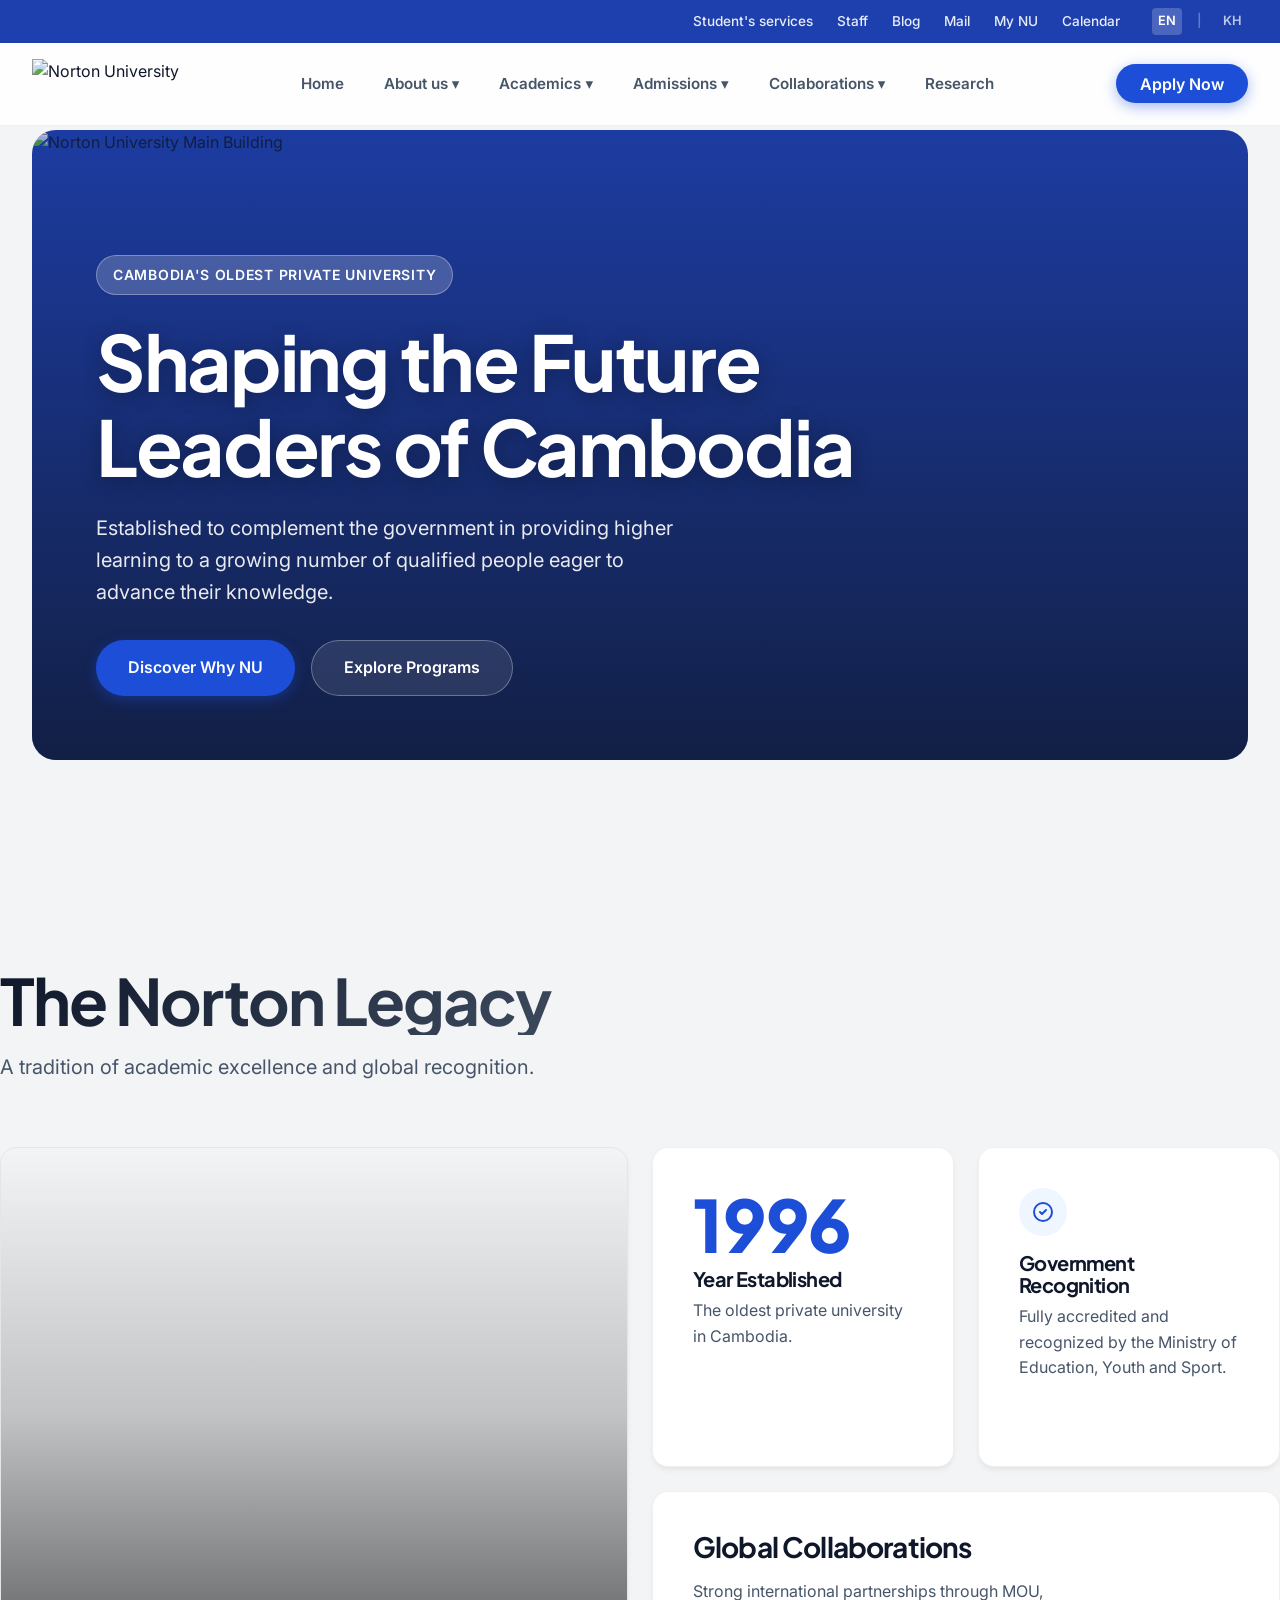
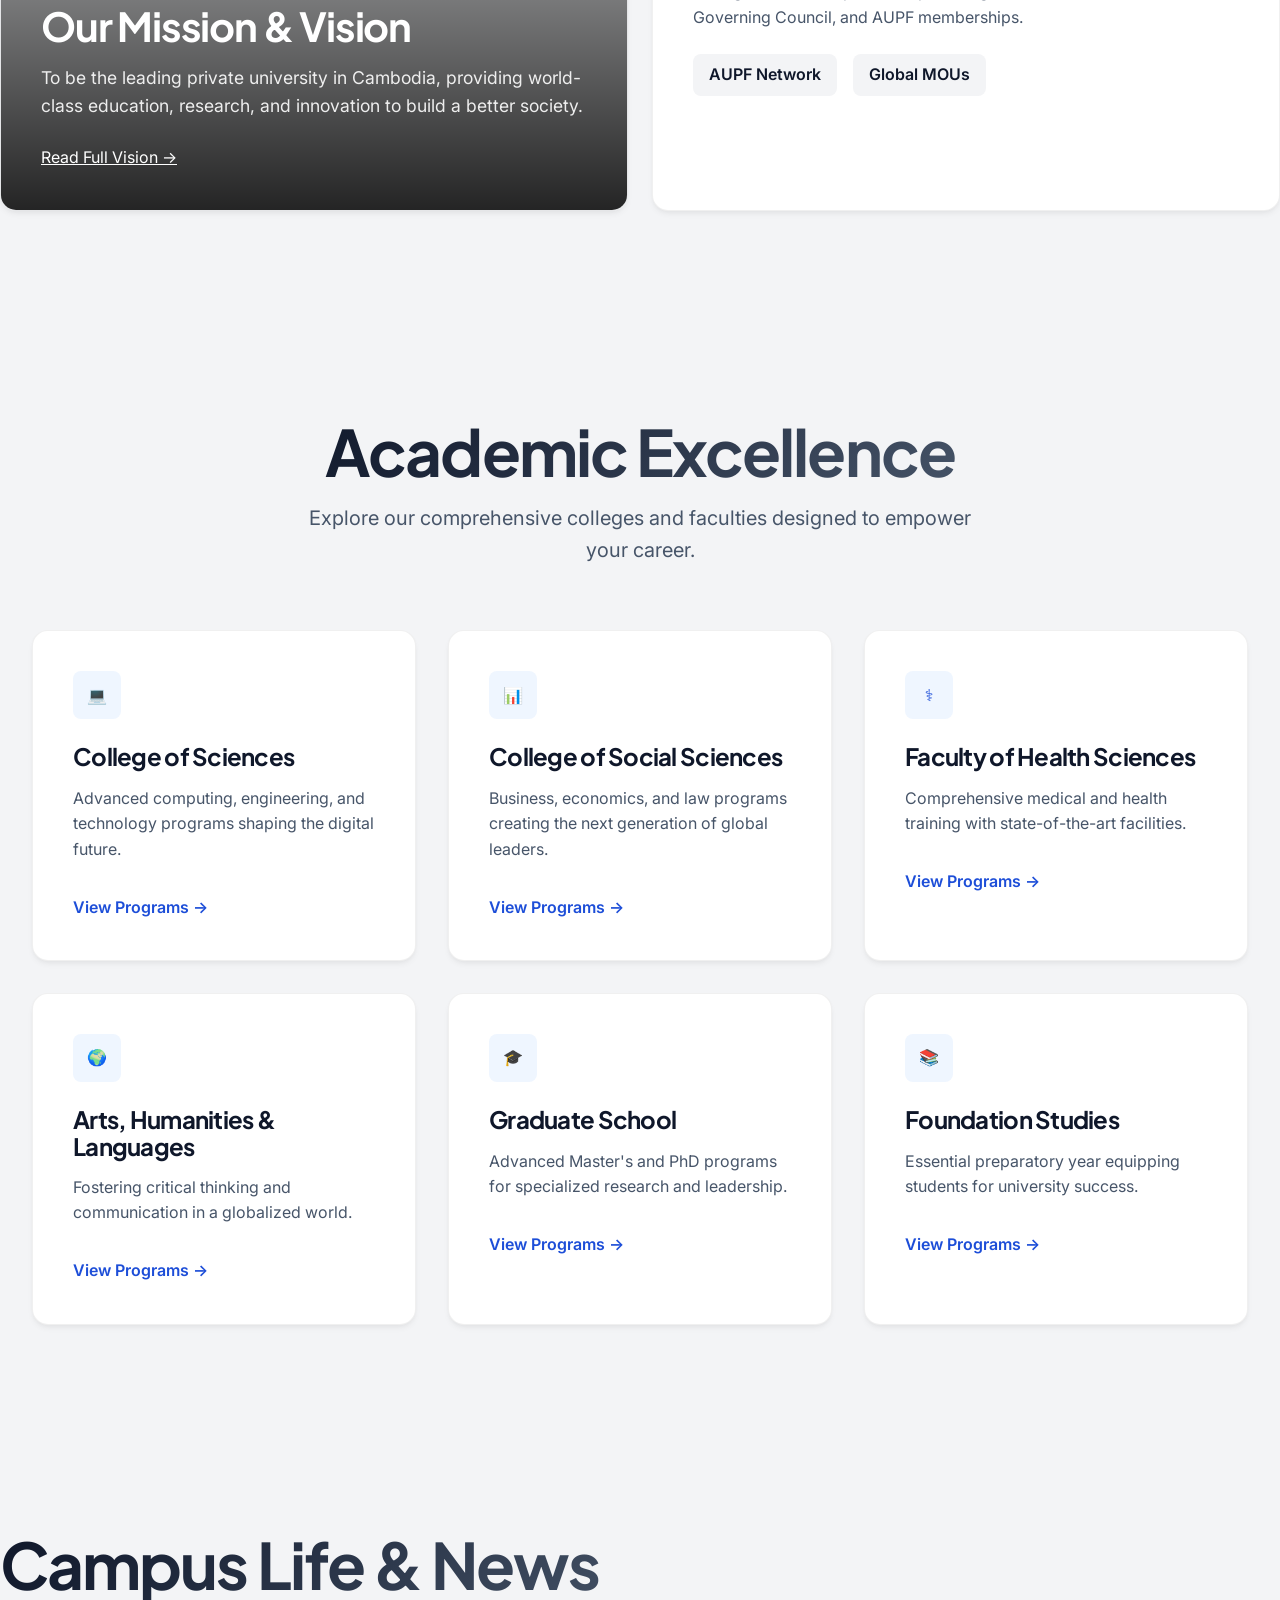
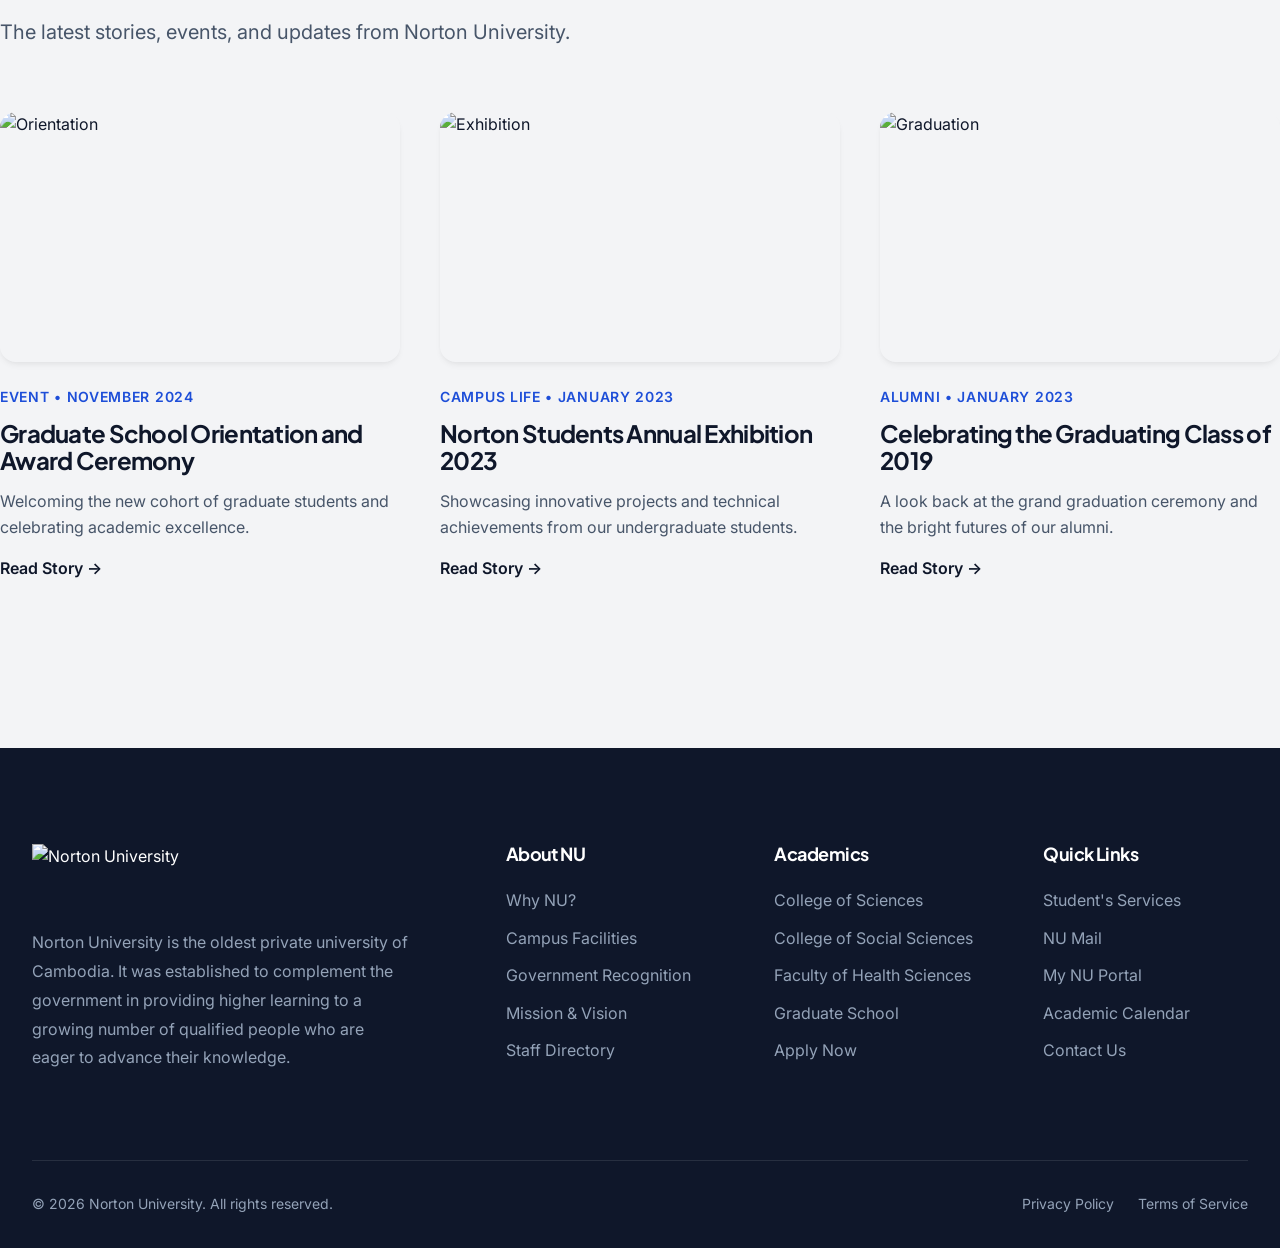
==== public/index.html @ 319127d9 "first commit" ====
<!DOCTYPE html>
<html lang="en">
<head>
    <meta charset="UTF-8">
    <meta name="viewport" content="width=device-width, initial-scale=1.0">
    <title>Norton University | Oldest Private University in Cambodia</title>
    <meta name="description" content="Norton University is the oldest private university of Cambodia. Empowering Future Leaders Since 1996 through technology, engineering, business, and research.">
    <link rel="preconnect" href="https://fonts.googleapis.com">
    <link rel="preconnect" href="https://fonts.gstatic.com" crossorigin>
    <link href="https://fonts.googleapis.com/css2?family=Battambang:wght@400;700&family=Inter:wght@400;500;600&family=Kantumruy+Pro:wght@400;500;600;700&family=Plus+Jakarta+Sans:wght@500;600;700;800&display=swap" rel="stylesheet">
    <link rel="stylesheet" href="css/styles.css">
</head>
<body>

    <!-- Dual-Tier Navigation -->
    <header class="header-wrapper">
        <!-- Top Bar -->
        <div class="top-bar">
            <div class="container" style="display: flex; justify-content: flex-end; align-items: center; gap: 2rem;">
                <ul class="top-bar-links" style="margin-left: auto;">
                    <li><a href="studentlife.html#student-services">Student's services</a></li>
                    <li><a href="studentlife.html#staff">Staff</a></li>
                    <li><a href="studentlife.html#publication">Blog</a></li>
                    <li><a href="studentlife.html#mail">Mail</a></li>
                    <li><a href="studentlife.html#my-nu">My NU</a></li>
                    <li><a href="studentlife.html#calendar">Calendar</a></li>
                </ul>
                <div class="lang-switcher" onclick="alert('Language switching functionality will be connected to your backend translation system.')">
                    <span class="active">EN</span>
                    <span style="color: rgba(255,255,255,0.3);">|</span>
                    <span>KH</span>
                </div>
            </div>
        </div>

        <!-- Main Nav -->
        <nav class="main-nav">
            <div class="container" style="display: flex; justify-content: space-between; align-items: center; flex-wrap: wrap;">
                <div class="nav-logo">
                    <a href="index.html">
                        <img src="https://www.norton-u.com/images/logo-banner-blue.png" alt="Norton University">
                    </a>
                </div>
                
                <button class="mobile-toggle" aria-label="Toggle Menu">
                    <svg xmlns="http://www.w3.org/2000/svg" fill="none" viewBox="0 0 24 24" stroke="currentColor">
                        <path stroke-linecap="round" stroke-linejoin="round" stroke-width="2" d="M4 6h16M4 12h16M4 18h16" />
                    </svg>
                </button>

                <ul class="nav-menu">
                    <li><a href="index.html" class="nav-item">Home</a></li>
                    
                    <li class="nav-item has-dropdown">
                        <a href="about.html">About us ▾</a>
                        <div class="dropdown-menu">
                            <a href="about.html#why-nu">Why NU?</a>
                            <a href="about.html#campus">Campus</a>
                            <a href="about.html#library-facility">Library and Facility</a>
                            <a href="about.html#government-recognition">Government Recognition</a>
                            <a href="about.html#mission-vision">Mission Vision and Goal</a>
                            <a href="about.html#rector-message">Message Of Vice Rector</a>
                        </div>
                    </li>

                    <li class="nav-item has-dropdown">
                        <a href="academics.html">Academics ▾</a>
                        <div class="dropdown-menu">
                            <a href="academics.html#foundation">Foundation Studies Department</a>
                            <a href="academics.html#cs">College of Sciences</a>
                            <a href="academics.html#social-sciences">College of Social Sciences</a>
                            <a href="academics.html#cahl">College of Arts, Humanities and Languages</a>
                            <a href="academics.html#fhs">Faculty of Health Sciences</a>
                            <a href="academics.html#nugs">Graduate School</a>
                        </div>
                    </li>

                    <li class="nav-item has-dropdown">
                        <a href="admissions.html">Admissions ▾</a>
                        <div class="dropdown-menu">
                            <a href="admissions.html#under-graduate">Under Graduate</a>
                            <a href="admissions.html#admission-graduate">Graduate school</a>
                        </div>
                    </li>

                    <li class="nav-item has-dropdown">
                        <a href="collaborations.html">Collaborations ▾</a>
                        <div class="dropdown-menu">
                            <a href="collaborations.html#mou">MOU</a>
                            <a href="collaborations.html#governing-council">Governing Council</a>
                            <a href="collaborations.html#aupf">AUPF</a>
                        </div>
                    </li>

                    <li><a href="studentlife.html#publication" class="nav-item">Research</a></li>
                </ul>
                
                <button class="btn btn-primary" style="padding: 0.6rem 1.5rem;">Apply Now</button>
            </div>
        </nav>
    </header>

    <!-- Immersive Hero -->
    <section class="hero">
        <div class="hero-inner">
            <div class="hero-bg">
                <img src="https://cdn.norton-u.com/nu/October-2025/norton-university-building1760060296.webp" alt="Norton University Main Building">
            </div>
            <div class="hero-overlay">
                <div class="hero-content">
                    <span class="hero-tag">Cambodia's Oldest Private University</span>
                    <h1 class="hero-title">Shaping the Future Leaders of Cambodia</h1>
                    <p style="font-size: 1.25rem; opacity: 0.9; margin-bottom: 2rem; max-width: 600px;">Established to complement the government in providing higher learning to a growing number of qualified people eager to advance their knowledge.</p>
                    <div style="display: flex; gap: 1rem;">
                        <a href="about.html#why-nu" class="btn btn-primary">Discover Why NU</a>
                        <a href="academics.html" class="btn btn-secondary" style="background: rgba(255,255,255,0.1); color: white; border-color: rgba(255,255,255,0.3); backdrop-filter: blur(10px);">Explore Programs</a>
                    </div>
                </div>
            </div>
        </div>
    </section>

    <!-- Bento Grid: About Us -->
    <section class="section container" id="about">
        <div class="section-header">
            <h2 class="section-title">The Norton Legacy</h2>
            <p class="section-subtitle">A tradition of academic excellence and global recognition.</p>
        </div>

        <div class="bento-grid">
            <!-- Large Image Block -->
            <div class="bento-item bento-large">
                <div class="bento-bg"></div>
                <div style="margin-top: auto; position: relative; z-index: 2;">
                    <h3 style="font-size: 2.5rem; margin-bottom: 1rem;">Our Mission & Vision</h3>
                    <p style="font-size: 1.1rem; opacity: 0.9;">To be the leading private university in Cambodia, providing world-class education, research, and innovation to build a better society.</p>
                    <a href="about.html#mission-vision" style="display: inline-block; margin-top: 1.5rem; color: #fff; text-decoration: underline;">Read Full Vision &rarr;</a>
                </div>
            </div>

            <!-- Stats Block -->
            <div class="bento-item">
                <div class="stat-huge">1996</div>
                <h4 style="font-size: 1.25rem; margin-bottom: 0.5rem;">Year Established</h4>
                <p style="color: var(--text-secondary);">The oldest private university in Cambodia.</p>
            </div>

            <!-- Recognition Block -->
            <div class="bento-item">
                <div style="width: 48px; height: 48px; background: var(--primary-light); border-radius: 50%; display: flex; align-items: center; justify-content: center; margin-bottom: 1rem;">
                    <svg style="width: 24px; color: var(--primary);" fill="none" stroke="currentColor" viewBox="0 0 24 24"><path stroke-linecap="round" stroke-linejoin="round" stroke-width="2" d="M9 12l2 2 4-4m6 2a9 9 0 11-18 0 9 9 0 0118 0z"></path></svg>
                </div>
                <h4 style="font-size: 1.25rem; margin-bottom: 0.5rem;">Government Recognition</h4>
                <p style="color: var(--text-secondary);">Fully accredited and recognized by the Ministry of Education, Youth and Sport.</p>
            </div>

            <!-- Global Block -->
            <div class="bento-item bento-wide">
                <h3 style="font-size: 1.75rem; margin-bottom: 1rem;">Global Collaborations</h3>
                <p style="color: var(--text-secondary); margin-bottom: 1.5rem; max-width: 400px;">Strong international partnerships through MOU, Governing Council, and AUPF memberships.</p>
                <div style="display: flex; gap: 1rem;">
                    <span style="padding: 0.5rem 1rem; background: var(--bg-color); border-radius: 8px; font-weight: 600;">AUPF Network</span>
                    <span style="padding: 0.5rem 1rem; background: var(--bg-color); border-radius: 8px; font-weight: 600;">Global MOUs</span>
                </div>
            </div>
        </div>
    </section>

    <!-- Academics Showcase -->
    <section class="section bg-surface-alt" id="academics-showcase">
        <div class="container">
            <div class="section-header" style="text-align: center; margin: 0 auto 4rem;">
                <h2 class="section-title">Academic Excellence</h2>
                <p class="section-subtitle">Explore our comprehensive colleges and faculties designed to empower your career.</p>
            </div>

            <div class="academic-grid">
                <!-- College 1 -->
                <a href="academics.html#cs" class="academic-card">
                    <div class="academic-icon">💻</div>
                    <h3>College of Sciences</h3>
                    <p>Advanced computing, engineering, and technology programs shaping the digital future.</p>
                    <span style="color: var(--primary); font-weight: 600;">View Programs &rarr;</span>
                </a>
                
                <!-- College 2 -->
                <a href="academics.html#social-sciences" class="academic-card">
                    <div class="academic-icon">📊</div>
                    <h3>College of Social Sciences</h3>
                    <p>Business, economics, and law programs creating the next generation of global leaders.</p>
                    <span style="color: var(--primary); font-weight: 600;">View Programs &rarr;</span>
                </a>

                <!-- College 3 -->
                <a href="academics.html#fhs" class="academic-card">
                    <div class="academic-icon">⚕️</div>
                    <h3>Faculty of Health Sciences</h3>
                    <p>Comprehensive medical and health training with state-of-the-art facilities.</p>
                    <span style="color: var(--primary); font-weight: 600;">View Programs &rarr;</span>
                </a>

                <!-- College 4 -->
                <a href="academics.html#cahl" class="academic-card">
                    <div class="academic-icon">🌍</div>
                    <h3>Arts, Humanities & Languages</h3>
                    <p>Fostering critical thinking and communication in a globalized world.</p>
                    <span style="color: var(--primary); font-weight: 600;">View Programs &rarr;</span>
                </a>

                <!-- College 5 -->
                <a href="academics.html#nugs" class="academic-card">
                    <div class="academic-icon">🎓</div>
                    <h3>Graduate School</h3>
                    <p>Advanced Master's and PhD programs for specialized research and leadership.</p>
                    <span style="color: var(--primary); font-weight: 600;">View Programs &rarr;</span>
                </a>

                <!-- College 6 -->
                <a href="academics.html#foundation" class="academic-card">
                    <div class="academic-icon">📚</div>
                    <h3>Foundation Studies</h3>
                    <p>Essential preparatory year equipping students for university success.</p>
                    <span style="color: var(--primary); font-weight: 600;">View Programs &rarr;</span>
                </a>
            </div>
        </div>
    </section>

    <!-- Latest News Editorial -->
    <section class="section container" id="news">
        <div class="section-header">
            <h2 class="section-title">Campus Life & News</h2>
            <p class="section-subtitle">The latest stories, events, and updates from Norton University.</p>
        </div>

        <div class="editorial-grid">
            <a href="studentlife.html#publication" class="editorial-card">
                <div class="editorial-img-wrapper">
                    <img src="https://cdn.norton-u.com/nu/November-2024/graduate-school-orientation-an1732700664.webp" alt="Orientation">
                </div>
                <div class="editorial-meta">Event • November 2024</div>
                <h3>Graduate School Orientation and Award Ceremony</h3>
                <p style="color: var(--text-secondary); margin-bottom: 1rem;">Welcoming the new cohort of graduate students and celebrating academic excellence.</p>
                <span style="font-weight: 600; color: var(--text-primary);">Read Story &rarr;</span>
            </a>

            <a href="studentlife.html#publication" class="editorial-card">
                <div class="editorial-img-wrapper">
                    <img src="https://cdn.norton-u.com/nu/storage/January-2023/students-exhibition-20231673599423.webp" alt="Exhibition">
                </div>
                <div class="editorial-meta">Campus Life • January 2023</div>
                <h3>Norton Students Annual Exhibition 2023</h3>
                <p style="color: var(--text-secondary); margin-bottom: 1rem;">Showcasing innovative projects and technical achievements from our undergraduate students.</p>
                <span style="font-weight: 600; color: var(--text-primary);">Read Story &rarr;</span>
            </a>

            <a href="studentlife.html#publication" class="editorial-card">
                <div class="editorial-img-wrapper">
                    <img src="https://cdn.norton-u.com/nu/storage/January-2023/norton-graduation-20191673599466.webp" alt="Graduation">
                </div>
                <div class="editorial-meta">Alumni • January 2023</div>
                <h3>Celebrating the Graduating Class of 2019</h3>
                <p style="color: var(--text-secondary); margin-bottom: 1rem;">A look back at the grand graduation ceremony and the bright futures of our alumni.</p>
                <span style="font-weight: 600; color: var(--text-primary);">Read Story &rarr;</span>
            </a>
        </div>
    </section>

    <!-- Mega Footer -->
    <footer class="footer">
        <div class="container">
            <div class="footer-grid">
                <div class="footer-col" style="padding-right: 2rem;">
                    <img src="https://www.norton-u.com/images/logo-banner-white.png" alt="Norton University" style="height: 60px; margin-bottom: 1.5rem; object-fit: contain;">
                    <p style="color: var(--text-tertiary); margin-bottom: 1.5rem; line-height: 1.8;">Norton University is the oldest private university of Cambodia. It was established to complement the government in providing higher learning to a growing number of qualified people who are eager to advance their knowledge.</p>
                </div>
                
                <div class="footer-col">
                    <h4>About NU</h4>
                    <ul>
                        <li><a href="about.html#why-nu">Why NU?</a></li>
                        <li><a href="about.html#campus">Campus Facilities</a></li>
                        <li><a href="about.html#government-recognition">Government Recognition</a></li>
                        <li><a href="about.html#mission-vision">Mission & Vision</a></li>
                        <li><a href="studentlife.html#staff">Staff Directory</a></li>
                    </ul>
                </div>

                <div class="footer-col">
                    <h4>Academics</h4>
                    <ul>
                        <li><a href="academics.html#cs">College of Sciences</a></li>
                        <li><a href="academics.html#social-sciences">College of Social Sciences</a></li>
                        <li><a href="academics.html#fhs">Faculty of Health Sciences</a></li>
                        <li><a href="academics.html#nugs">Graduate School</a></li>
                        <li><a href="admissions.html#under-graduate">Apply Now</a></li>
                    </ul>
                </div>

                <div class="footer-col">
                    <h4>Quick Links</h4>
                    <ul>
                        <li><a href="studentlife.html#student-services">Student's Services</a></li>
                        <li><a href="studentlife.html#mail">NU Mail</a></li>
                        <li><a href="studentlife.html#my-nu">My NU Portal</a></li>
                        <li><a href="studentlife.html#calendar">Academic Calendar</a></li>
                        <li><a href="about.html#contact-us">Contact Us</a></li>
                    </ul>
                </div>
            </div>
            
            <div class="footer-bottom">
                <p>&copy; 2026 Norton University. All rights reserved.</p>
                <div style="display: flex; gap: 1.5rem;">
                    <a href="about.html">Privacy Policy</a>
                    <a href="about.html">Terms of Service</a>
                </div>
            </div>
        </div>
    </footer>

    <script>
        // Mobile Menu Toggle Logic
        const mobileToggle = document.querySelector('.mobile-toggle');
        const navMenu = document.querySelector('.nav-menu');
        const dropdownToggles = document.querySelectorAll('.nav-item.has-dropdown > a');

        mobileToggle.addEventListener('click', () => {
            navMenu.classList.toggle('active');
        });

        // Handle dropdowns on mobile
        dropdownToggles.forEach(toggle => {
            toggle.addEventListener('click', (e) => {
                if (window.innerWidth <= 768) {
                    e.preventDefault();
                    toggle.parentElement.classList.toggle('active');
                }
            });
        });
    </script>
</body>
</html>
---- public/css/styles.css ----
:root {
    /* Authentic Norton Brand Colors (Derived from source) */
    --primary: #1d4ed8; /* blue-700 */
    --primary-dark: #1e40af; /* blue-800 */
    --primary-light: #eff6ff; /* blue-50 */
    --accent: #dc2626; /* red-600 */
    
    /* Surface & Background */
    --bg-color: #f3f4f6; /* gray-100 */
    --surface-color: #ffffff;
    --surface-alt: #f8fafc;
    
    /* Typography Colors */
    --text-primary: #0f172a;
    --text-secondary: #475569;
    --text-tertiary: #94a3b8;

    /* Typography Stack (With Khmer Support) */
    --font-heading: 'Plus Jakarta Sans', 'Kantumruy Pro', system-ui, sans-serif;
    --font-body: 'Inter', 'Battambang', system-ui, sans-serif;

    /* Refined Shadows & Border Radius */
    --radius-sm: 4px;
    --radius-md: 8px;
    --radius-lg: 12px;
    --radius-xl: 16px;
    --radius-2xl: 24px;
    
    --shadow-sm: 0 1px 2px 0 rgba(0, 0, 0, 0.03);
    --shadow-md: 0 4px 6px -1px rgba(0, 0, 0, 0.05), 0 2px 4px -1px rgba(0, 0, 0, 0.03);
    --shadow-lg: 0 10px 15px -3px rgba(0, 0, 0, 0.05), 0 4px 6px -2px rgba(0, 0, 0, 0.03);
    --shadow-xl: 0 20px 25px -5px rgba(0, 0, 0, 0.08), 0 10px 10px -5px rgba(0, 0, 0, 0.04);
    --shadow-glow: 0 0 40px rgba(29, 78, 216, 0.15);

    /* Layout & Spacing */
    --container-width: 1320px;
    --spacing-section: clamp(4rem, 8vw, 8rem);
    --transition: all 0.4s cubic-bezier(0.16, 1, 0.3, 1); /* Elegant snappy transition */
}

/* Base Reset */
*, *::before, *::after {
    box-sizing: border-box;
    margin: 0;
    padding: 0;
}

html {
    scroll-behavior: smooth;
    font-size: 16px;
}

body {
    font-family: var(--font-body);
    background-color: var(--bg-color);
    color: var(--text-primary);
    line-height: 1.6;
    overflow-x: hidden;
}

h1, h2, h3, h4, h5, h6 {
    font-family: var(--font-heading);
    font-weight: 700;
    line-height: 1.1;
    letter-spacing: -0.03em;
    color: var(--text-primary);
}

a {
    color: inherit;
    text-decoration: none;
    transition: var(--transition);
}

img {
    max-width: 100%;
    height: auto;
    display: block;
}

/* Layout Utilities */
.container {
    width: 100%;
    max-width: var(--container-width);
    margin: 0 auto;
    padding: 0 2rem;
}

.section {
    padding: var(--spacing-section) 0;
}

.section-header {
    margin-bottom: 4rem;
    max-width: 700px;
}

.section-title {
    font-size: clamp(2.5rem, 5vw, 4rem);
    margin-bottom: 1rem;
    background: linear-gradient(135deg, var(--text-primary) 0%, var(--text-secondary) 100%);
    -webkit-background-clip: text;
    -webkit-text-fill-color: transparent;
}

.section-subtitle {
    font-size: clamp(1.125rem, 2vw, 1.25rem);
    color: var(--text-secondary);
    font-weight: 400;
}

/* Premium Buttons */
.btn {
    display: inline-flex;
    align-items: center;
    justify-content: center;
    padding: 0.875rem 2rem;
    border-radius: 99px; /* Pill shape for premium feel */
    font-weight: 600;
    font-family: var(--font-body);
    font-size: 1rem;
    transition: var(--transition);
    cursor: pointer;
    border: none;
    gap: 0.5rem;
}

.btn-primary {
    background-color: var(--primary);
    color: #ffffff;
    box-shadow: 0 4px 14px 0 rgba(29, 78, 216, 0.39);
}

.btn-primary:hover {
    background-color: var(--primary-dark);
    transform: translateY(-2px);
    box-shadow: 0 6px 20px rgba(29, 78, 216, 0.23);
}

.btn-secondary {
    background-color: var(--surface-color);
    color: var(--text-primary);
    border: 1px solid rgba(0,0,0,0.1);
}

.btn-secondary:hover {
    background-color: var(--surface-alt);
    border-color: rgba(0,0,0,0.2);
}

/* -----------------------------------------------------
   Navigation System (Dual-Tier)
------------------------------------------------------ */
.header-wrapper {
    position: fixed;
    top: 0;
    left: 0;
    right: 0;
    z-index: 1000;
    transition: var(--transition);
}

.top-bar {
    background-color: var(--primary-dark);
    color: rgba(255,255,255,0.9);
    font-size: 0.85rem;
    padding: 0.5rem 0;
    font-weight: 500;
}

.top-bar .container {
    display: flex;
    justify-content: flex-end;
}

.top-bar-links {
    display: flex;
    gap: 1.5rem;
    list-style: none;
}

.top-bar-links a:hover {
    color: #ffffff;
}

.main-nav {
    background: rgba(255, 255, 255, 0.85);
    backdrop-filter: blur(20px);
    -webkit-backdrop-filter: blur(20px);
    border-bottom: 1px solid rgba(0,0,0,0.05);
    padding: 1rem 0;
    transition: var(--transition);
}

.main-nav .container {
    display: flex;
    justify-content: space-between;
    align-items: center;
}

.nav-logo img {
    height: 50px;
    object-fit: contain;
}

.nav-menu {
    display: flex;
    gap: 2.5rem;
    list-style: none;
    align-items: center;
}

.nav-item {
    font-weight: 600;
    font-size: 0.95rem;
    color: var(--text-secondary);
    position: relative;
    padding: 0.5rem 0;
}

.nav-item::after {
    content: '';
    position: absolute;
    bottom: -2px;
    left: 0;
    width: 0;
    height: 3px;
    background-color: var(--primary);
    border-radius: var(--radius-sm);
    transition: width 0.3s cubic-bezier(0.16, 1, 0.3, 1);
}

.nav-item:hover::after,
.nav-item:focus-within::after,
.nav-item.active::after {
    width: 100%;
}

.nav-item:hover,
.nav-item:focus-within {
    color: var(--primary);
}

.nav-item.has-dropdown {
    display: flex;
    align-items: center;
    gap: 0.25rem;
}

.dropdown-menu {
    position: absolute;
    top: 100%;
    left: 0;
    background: var(--surface-color);
    min-width: 260px;
    border-radius: var(--radius-lg);
    box-shadow: var(--shadow-xl);
    border: 1px solid rgba(0,0,0,0.08);
    opacity: 0;
    visibility: hidden;
    transform: translateY(10px);
    transition: var(--transition);
    padding: 0.5rem;
    display: flex;
    flex-direction: column;
}

.nav-item:hover .dropdown-menu {
    opacity: 1;
    visibility: visible;
    transform: translateY(0);
}

.dropdown-menu a {
    padding: 0.75rem 1rem;
    color: var(--text-secondary);
    border-radius: var(--radius-sm);
    font-size: 0.9rem;
    font-weight: 500;
}

.dropdown-menu a:hover {
    background-color: var(--primary-light);
    color: var(--primary);
}

/* -----------------------------------------------------
   Hero Section (Immersive Carousel)
------------------------------------------------------ */
.hero {
    margin-top: 130px; /* Offset for dual nav */
    padding: 0 2rem;
    margin-bottom: var(--spacing-section);
}

.hero-inner {
    position: relative;
    border-radius: var(--radius-2xl);
    overflow: hidden;
    height: clamp(500px, 70vh, 800px);
    background-color: var(--primary-dark);
}

.hero-bg {
    position: absolute;
    top: 0;
    left: 0;
    width: 100%;
    height: 100%;
}

.hero-bg img {
    width: 100%;
    height: 100%;
    object-fit: cover;
    opacity: 0.8;
}

.hero-overlay {
    position: absolute;
    inset: 0;
    background: linear-gradient(180deg, rgba(15,23,42,0.1) 0%, rgba(15,23,42,0.8) 100%);
    display: flex;
    align-items: flex-end;
    padding: clamp(2rem, 5vw, 5rem);
}

.hero-content {
    max-width: 800px;
    color: #ffffff;
    z-index: 2;
}

.hero-tag {
    display: inline-block;
    padding: 0.5rem 1rem;
    background: rgba(255,255,255,0.2);
    backdrop-filter: blur(10px);
    border-radius: 99px;
    font-size: 0.875rem;
    font-weight: 600;
    letter-spacing: 0.05em;
    text-transform: uppercase;
    margin-bottom: 1.5rem;
    border: 1px solid rgba(255,255,255,0.3);
}

.hero-title {
    font-size: clamp(3rem, 6vw, 5.5rem);
    color: #ffffff;
    margin-bottom: 1.5rem;
    text-wrap: balance;
    text-shadow: 0 4px 20px rgba(0,0,0,0.3);
}

/* -----------------------------------------------------
   Academics Showcase (Tabbed/Card Flow)
------------------------------------------------------ */
.academic-grid {
    display: grid;
    grid-template-columns: repeat(auto-fit, minmax(320px, 1fr));
    gap: 2rem;
}

.academic-card {
    background: var(--surface-color);
    border-radius: var(--radius-xl);
    padding: 2.5rem;
    border: 1px solid rgba(0,0,0,0.06);
    box-shadow: var(--shadow-md);
    transition: var(--transition);
    position: relative;
    overflow: hidden;
}

.academic-card:hover {
    transform: translateY(-8px);
    box-shadow: var(--shadow-xl);
    border-color: rgba(29, 78, 216, 0.2);
}

.academic-card h3 {
    font-size: 1.5rem;
    margin-bottom: 1rem;
}

.academic-card p {
    color: var(--text-secondary);
    margin-bottom: 2rem;
}

.academic-icon {
    width: 48px;
    height: 48px;
    background: var(--primary-light);
    color: var(--primary);
    border-radius: var(--radius-md);
    display: flex;
    align-items: center;
    justify-content: center;
    margin-bottom: 1.5rem;
}

/* -----------------------------------------------------
   About Us Bento Grid
------------------------------------------------------ */
.bento-grid {
    display: grid;
    grid-template-columns: repeat(4, 1fr);
    grid-template-rows: repeat(2, 320px);
    gap: 1.5rem;
}

.bento-item {
    background: var(--surface-color);
    border-radius: var(--radius-xl);
    border: 1px solid rgba(0,0,0,0.06);
    box-shadow: var(--shadow-md);
    overflow: hidden;
    position: relative;
    padding: 2.5rem;
    transition: var(--transition);
    display: flex;
    flex-direction: column;
}

.bento-item:hover {
    box-shadow: var(--shadow-xl);
}

.bento-large {
    grid-column: span 2;
    grid-row: span 2;
    background: transparent;
    color: #ffffff;
}

.bento-large::after {
    content: '';
    position: absolute;
    inset: 0;
    background: linear-gradient(to top, rgba(0,0,0,0.85) 0%, rgba(0,0,0,0.2) 60%, transparent 100%);
    z-index: 1;
    pointer-events: none;
}

.bento-large h3, .bento-large p, .bento-large a {
    color: inherit;
    position: relative;
    z-index: 2;
}

.bento-large .bento-bg {
    position: absolute;
    inset: 0;
    opacity: 1;
    mix-blend-mode: normal;
    background-image: url('https://cdn.norton-u.com/nu/public_file/images/about/new%20campus.jpg');
    background-size: cover;
    background-position: center 10%;
    transition: var(--transition);
    z-index: 0;
}

.bento-large:hover .bento-bg {
    transform: scale(1.05);
}

.bento-wide {
    grid-column: span 2;
}

.bento-tall {
    grid-row: span 2;
}

.stat-huge {
    font-size: 4.5rem;
    font-weight: 800;
    font-family: var(--font-heading);
    color: var(--primary);
    line-height: 1;
    margin-bottom: 0.5rem;
}

/* -----------------------------------------------------
   News & Editorial Cards
------------------------------------------------------ */
.editorial-grid {
    display: grid;
    grid-template-columns: repeat(auto-fit, minmax(350px, 1fr));
    gap: 2.5rem;
}

.editorial-card {
    display: flex;
    flex-direction: column;
    group: hover;
    cursor: pointer;
}

.editorial-img.content-wrapper img {
    max-width: 100%;
    height: auto;
    border-radius: var(--radius-md);
    margin: 1.5rem 0;
}

.content-wrapper svg {
    max-width: 20px;
    max-height: 20px;
    display: inline-block;
    vertical-align: middle;
    margin: 0 0.25rem;
}

.editorial-img-wrapper {
    width: 100%;
    aspect-ratio: 16/10;
    border-radius: var(--radius-xl);
    overflow: hidden;
    margin-bottom: 1.5rem;
    position: relative;
    box-shadow: var(--shadow-md);
}

.editorial-img-wrapper img {
    width: 100%;
    height: 100%;
    object-fit: cover;
    transition: var(--transition);
}

.editorial-card:hover .editorial-img-wrapper img {
    transform: scale(1.05);
}

.editorial-meta {
    font-size: 0.875rem;
    font-weight: 600;
    color: var(--primary);
    margin-bottom: 0.75rem;
    text-transform: uppercase;
    letter-spacing: 0.05em;
}

.editorial-card h3 {
    font-size: 1.5rem;
    margin-bottom: 1rem;
    transition: var(--transition);
}

.editorial-card:hover h3 {
    color: var(--primary);
}

.top-bar-links a:hover {
    color: #ffffff;
}

.lang-switcher {
    display: flex;
    align-items: center;
    gap: 0.5rem;
    font-size: 0.8rem;
    font-weight: 600;
    color: rgba(255,255,255,0.7);
    cursor: pointer;
}

.lang-switcher span {
    padding: 0.2rem 0.4rem;
    border-radius: var(--radius-sm);
    transition: var(--transition);
}

.lang-switcher span.active {
    background: rgba(255,255,255,0.2);
    color: #ffffff;
}

.lang-switcher span:hover:not(.active) {
    color: #ffffff;
}

/* -----------------------------------------------------
   Footer
------------------------------------------------------ */
.footer {
    background-color: var(--text-primary);
    color: #ffffff;
    padding: 6rem 0 2rem;
    margin-top: 4rem;
}

.footer-grid {
    display: grid;
    grid-template-columns: 2fr 1fr 1fr 1fr;
    gap: 4rem;
    margin-bottom: 4rem;
}

.footer-col h4 {
    color: #ffffff;
    margin-bottom: 1.5rem;
    font-size: 1.125rem;
}

.footer-col ul {
    list-style: none;
    display: flex;
    flex-direction: column;
    gap: 0.75rem;
}

.footer-col a {
    color: var(--text-tertiary);
    transition: var(--transition);
}

.footer-col a:hover {
    color: #ffffff;
}

.footer-bottom {
    border-top: 1px solid rgba(255,255,255,0.1);
    padding-top: 2rem;
    display: flex;
    justify-content: space-between;
    color: var(--text-tertiary);
    font-size: 0.875rem;
}

/* -----------------------------------------------------
   Responsive Design
------------------------------------------------------ */
@media (max-width: 1024px) {
    .bento-grid {
        grid-template-columns: 1fr 1fr;
        grid-auto-rows: auto;
    }
    
    .bento-large {
        grid-column: span 2;
        grid-row: auto;
        min-height: 400px;
    }

    .footer-grid {
        grid-template-columns: 1fr 1fr;
    }
}

/* Mobile Menu Toggle Button */
.mobile-toggle {
    display: none;
    background: transparent;
    border: none;
    cursor: pointer;
    padding: 0.5rem;
    z-index: 1001;
}

.mobile-toggle svg {
    width: 28px;
    height: 28px;
    color: var(--primary-dark);
}

@media (max-width: 768px) {
    .mobile-toggle {
        display: block;
    }

    .top-bar {
        display: none;
    }
    
    .nav-menu {
        position: absolute;
        top: 100%;
        left: 0;
        width: 100%;
        background: rgba(255, 255, 255, 0.98);
        flex-direction: column;
        align-items: flex-start;
        padding: 1.5rem 2rem;
        box-shadow: var(--shadow-lg);
        clip-path: polygon(0 0, 100% 0, 100% 0, 0 0);
        transition: clip-path 0.3s ease-in-out;
        gap: 1.5rem;
    }

    .nav-menu.active {
        clip-path: polygon(0 0, 100% 0, 100% 100%, 0 100%);
    }

    .nav-item.has-dropdown {
        flex-direction: column;
        align-items: flex-start;
        width: 100%;
    }

    .nav-item.has-dropdown .dropdown-menu {
        position: static;
        box-shadow: none;
        border: none;
        background: transparent;
        opacity: 1;
        visibility: visible;
        transform: none;
        padding-left: 1rem;
        display: none;
        width: 100%;
    }

    .nav-item.has-dropdown.active .dropdown-menu {
        display: flex;
    }

    .hero {
        margin-top: 80px;
    }

    .hero-title {
        font-size: 2.5rem;
    }

    .bento-grid {
        grid-template-columns: 1fr;
    }

    .bento-large, .bento-wide, .bento-tall {
        grid-column: span 1;
        grid-row: auto;
    }

    .footer-grid {
        grid-template-columns: 1fr;
        gap: 2rem;
    }
}

/* Global Fixes for Scraped Content */
.content-wrapper svg {
    width: 24px !important;
    height: 24px !important;
    display: inline-block;
    vertical-align: middle;
    margin: 0 0.5rem;
    fill: currentColor;
}
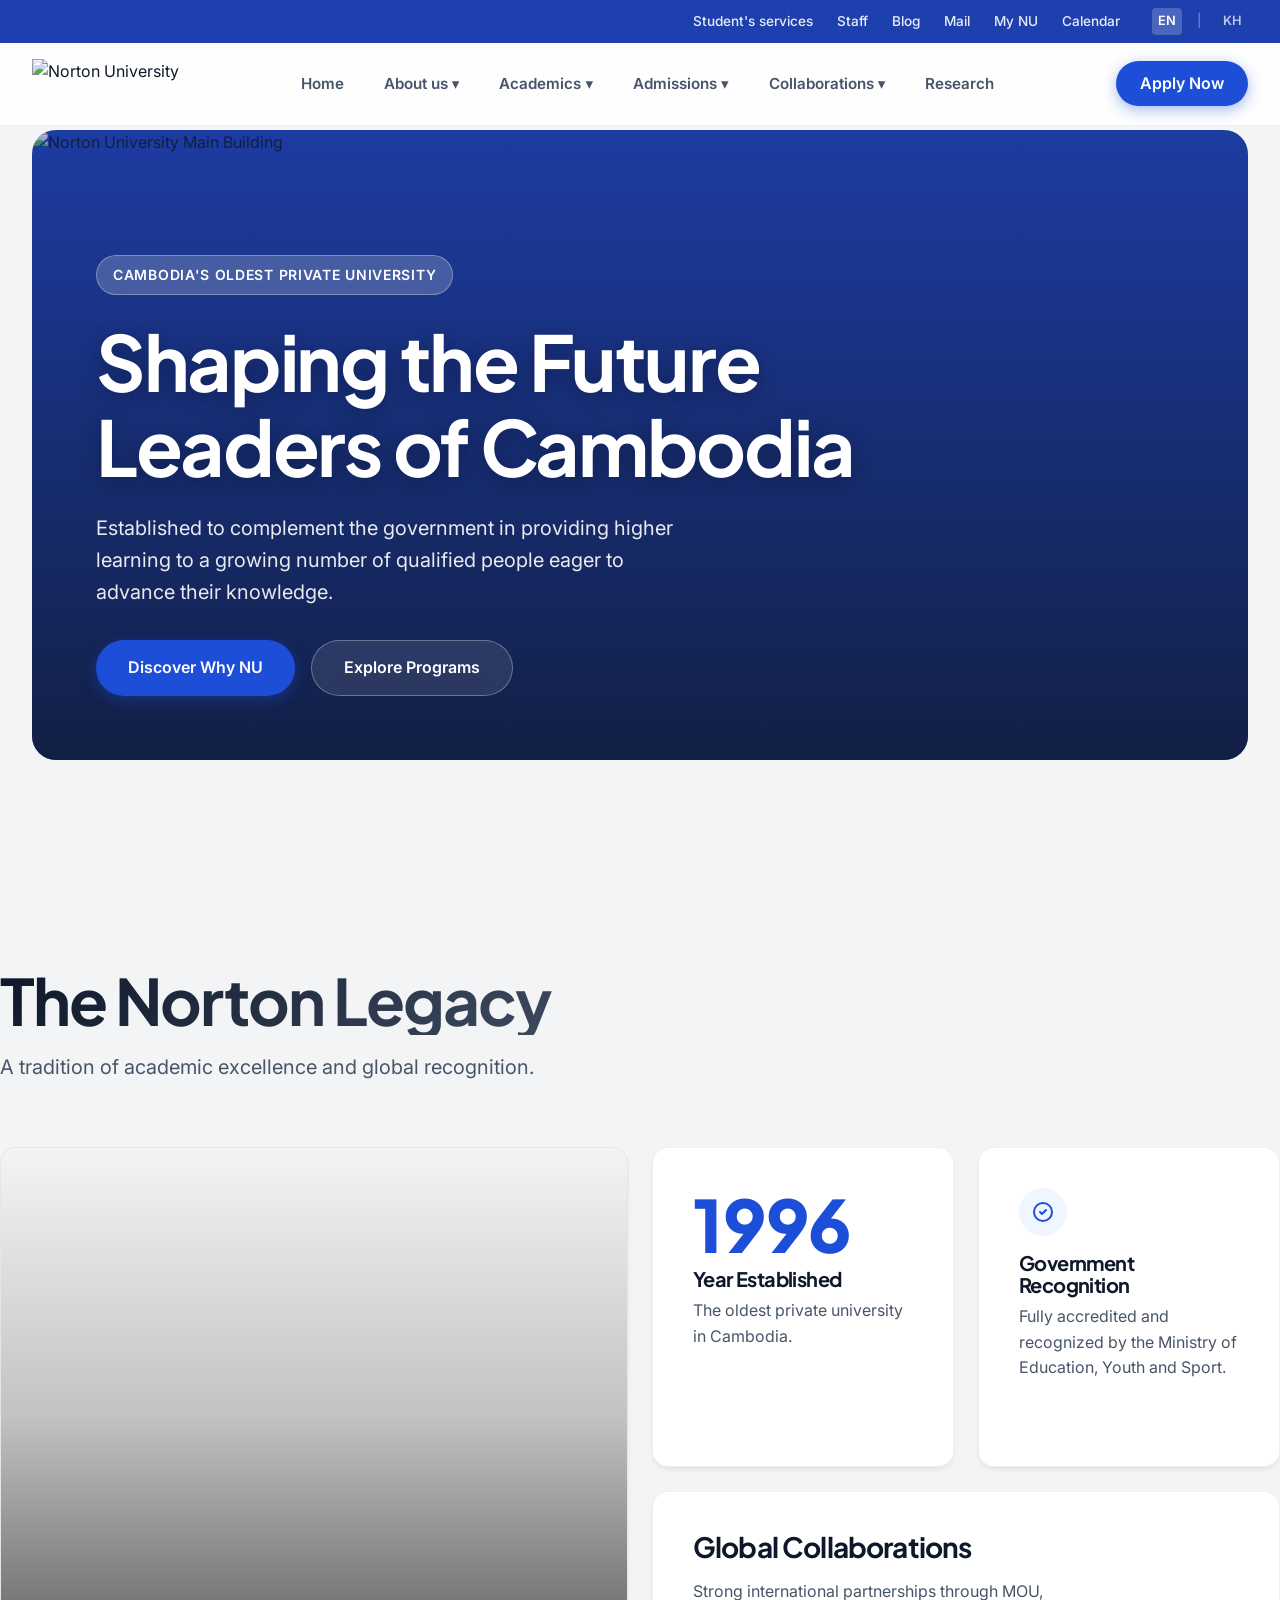
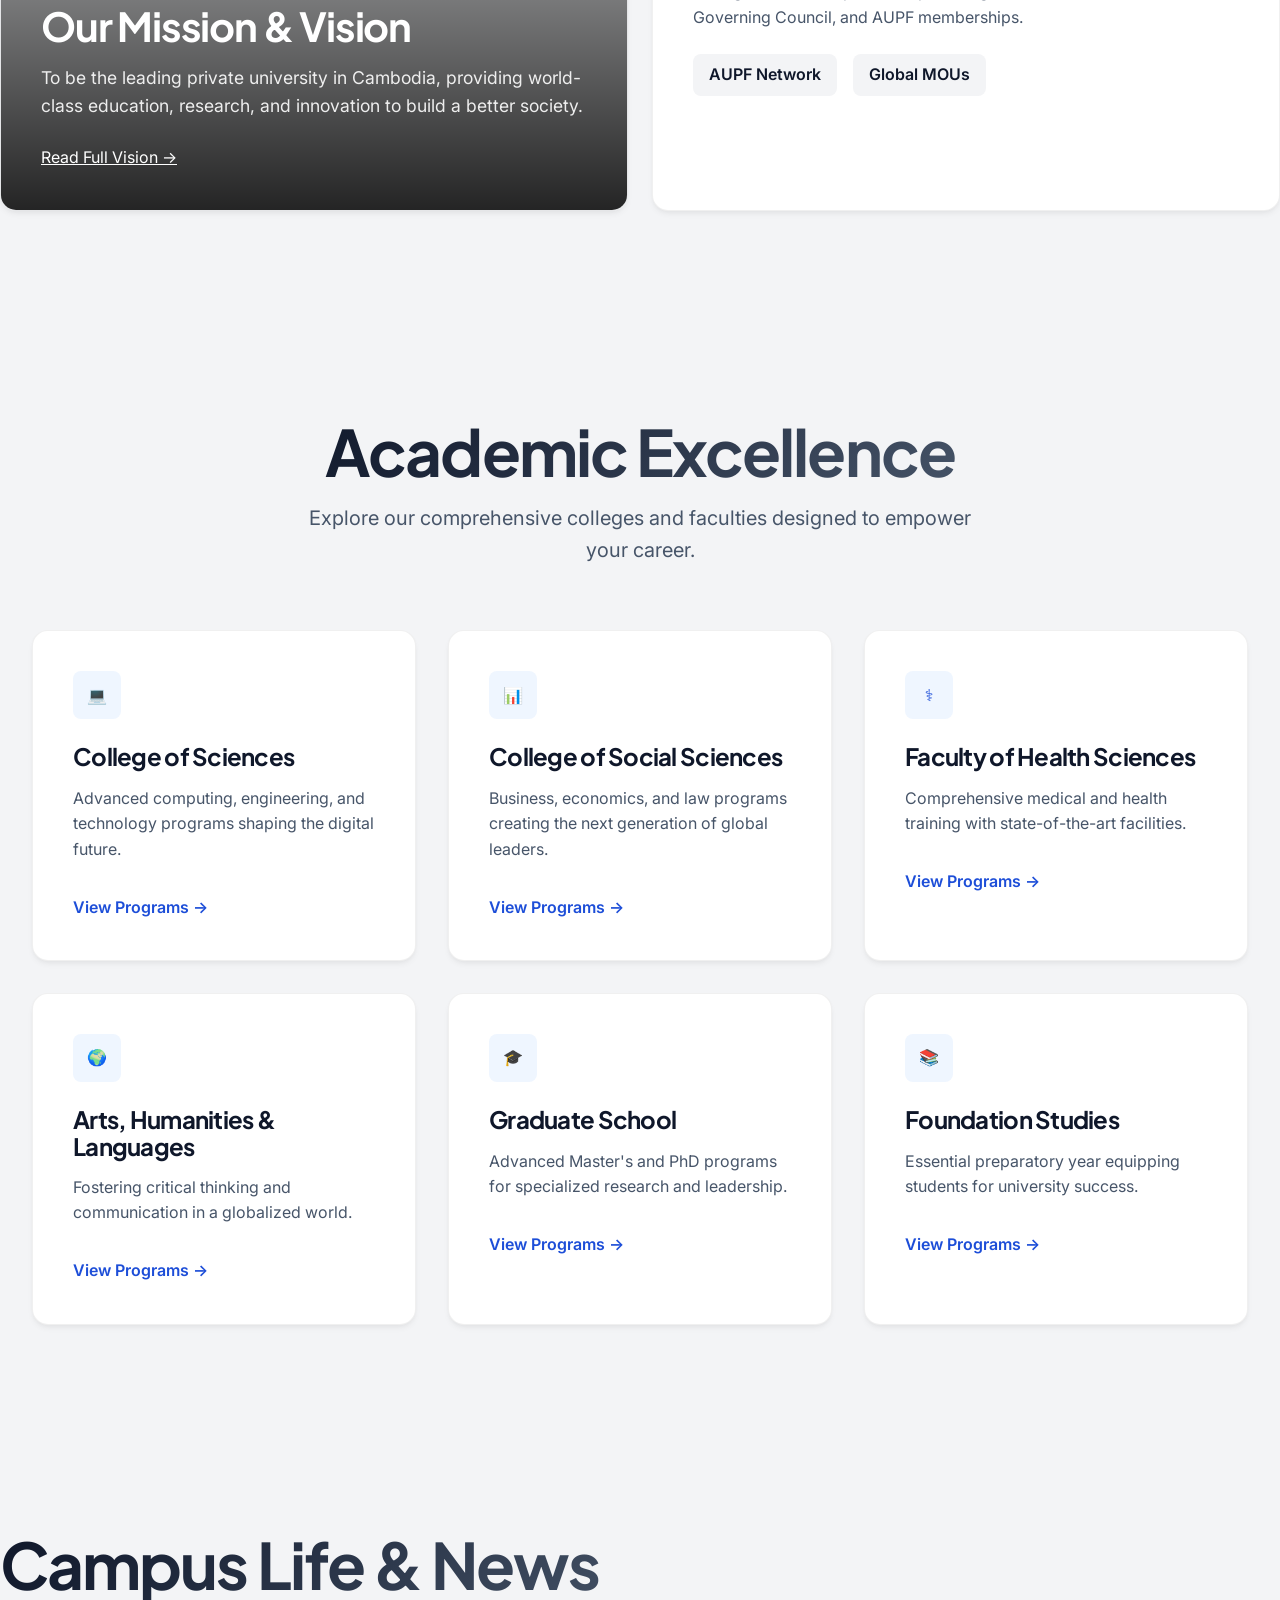
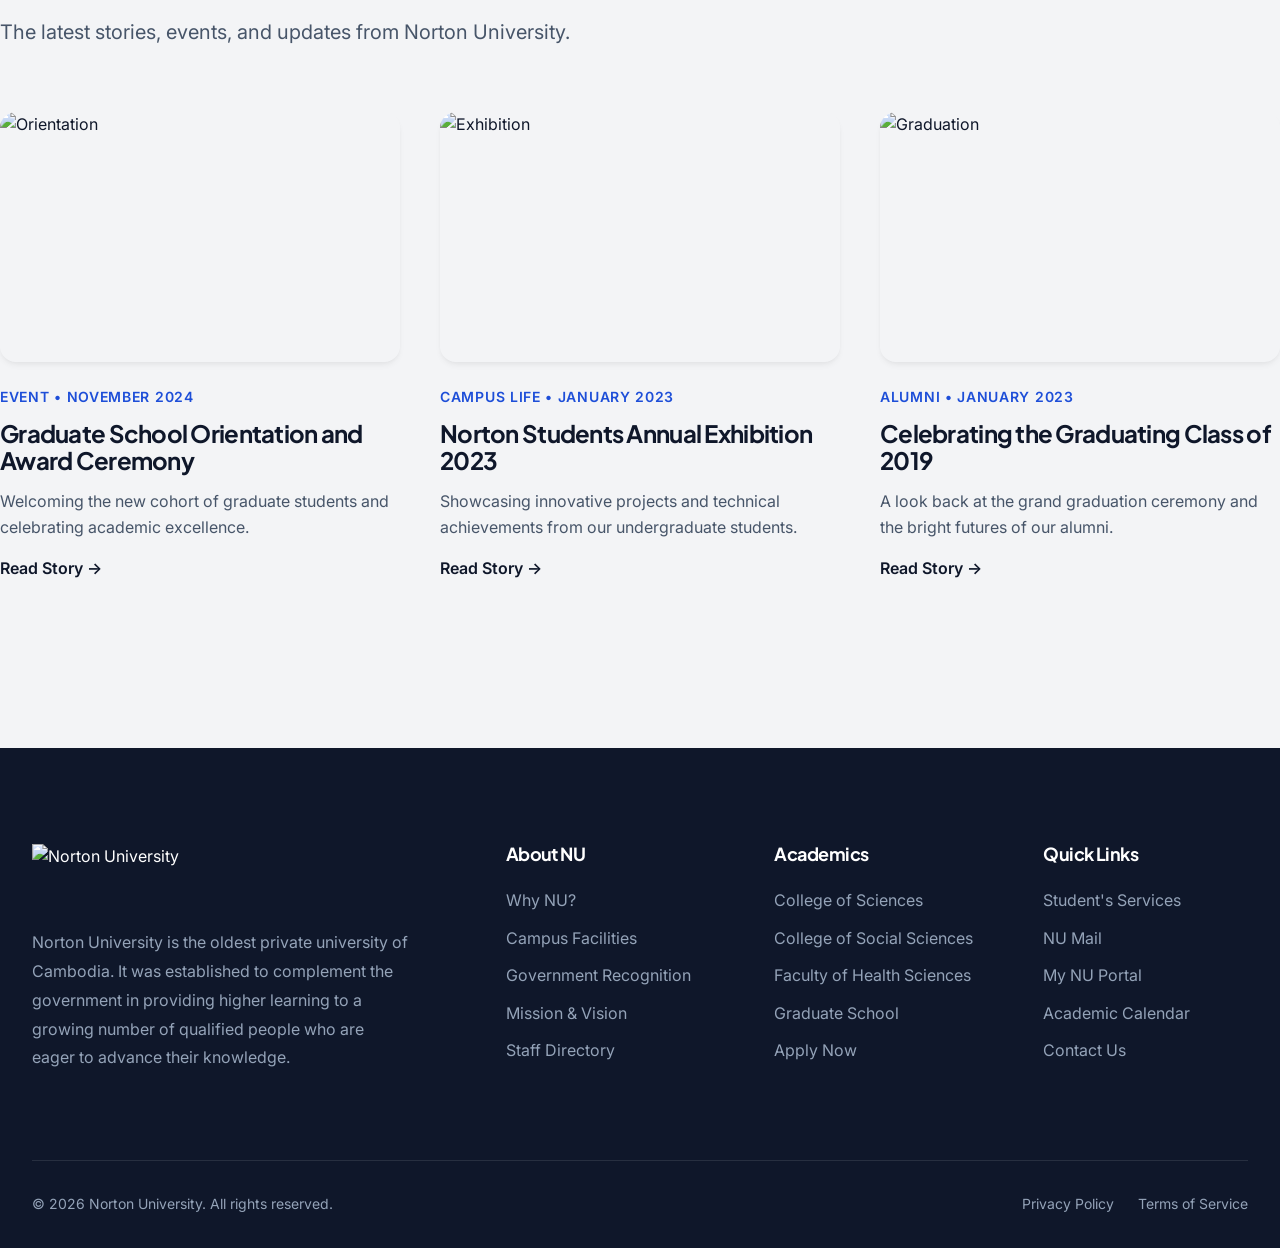
==== commit 6ec70efa: "fix: navbar responsive layout, mobile dropdown toggling, and reposition Apply Now CTA to menu on mob" ====
--- a/public/index.html
+++ b/public/index.html
@@ -93,9 +93,10 @@
                     </li>
 
                     <li><a href="studentlife.html#publication" class="nav-item">Research</a></li>
+                    <li class="mobile-only-cta"><a href="admissions.html#under-graduate" class="btn btn-primary" style="width: 100%; justify-content: center;">Apply Now</a></li>
                 </ul>
                 
-                <button class="btn btn-primary" style="padding: 0.6rem 1.5rem;">Apply Now</button>
+                <a href="admissions.html#under-graduate" class="btn btn-primary nav-cta" style="padding: 0.6rem 1.5rem;">Apply Now</a>
             </div>
         </nav>
     </header>
--- a/public/css/styles.css
+++ b/public/css/styles.css
@@ -184,6 +184,7 @@
 }
 
 .main-nav {
+    position: relative;
     background: rgba(255, 255, 255, 0.85);
     backdrop-filter: blur(20px);
     -webkit-backdrop-filter: blur(20px);
@@ -271,6 +272,10 @@
     transform: translateY(0);
 }
 
+.mobile-only-cta {
+    display: none;
+}
+
 .dropdown-menu a {
     padding: 0.75rem 1rem;
     color: var(--text-secondary);
@@ -676,6 +681,16 @@
         display: none;
     }
     
+    .nav-cta {
+        display: none;
+    }
+    
+    .mobile-only-cta {
+        display: block !important;
+        border-bottom: none !important;
+        padding-top: 2rem !important;
+    }
+    
     .nav-menu {
         position: absolute;
         top: 100%;
@@ -683,16 +698,21 @@
         width: 100%;
         background: rgba(255, 255, 255, 0.98);
         flex-direction: column;
-        align-items: flex-start;
-        padding: 1.5rem 2rem;
+        align-items: stretch;
+        padding: 0;
         box-shadow: var(--shadow-lg);
-        clip-path: polygon(0 0, 100% 0, 100% 0, 0 0);
-        transition: clip-path 0.3s ease-in-out;
-        gap: 1.5rem;
+        display: none;
+        gap: 0;
     }
 
     .nav-menu.active {
-        clip-path: polygon(0 0, 100% 0, 100% 100%, 0 100%);
+        display: flex;
+    }
+    
+    .nav-menu > li {
+        width: 100%;
+        padding: 1rem 2rem;
+        border-bottom: 1px solid rgba(0,0,0,0.05);
     }
 
     .nav-item.has-dropdown {
@@ -712,6 +732,8 @@
         padding-left: 1rem;
         display: none;
         width: 100%;
+        margin-top: 1rem;
+        gap: 0.8rem;
     }
 
     .nav-item.has-dropdown.active .dropdown-menu {
